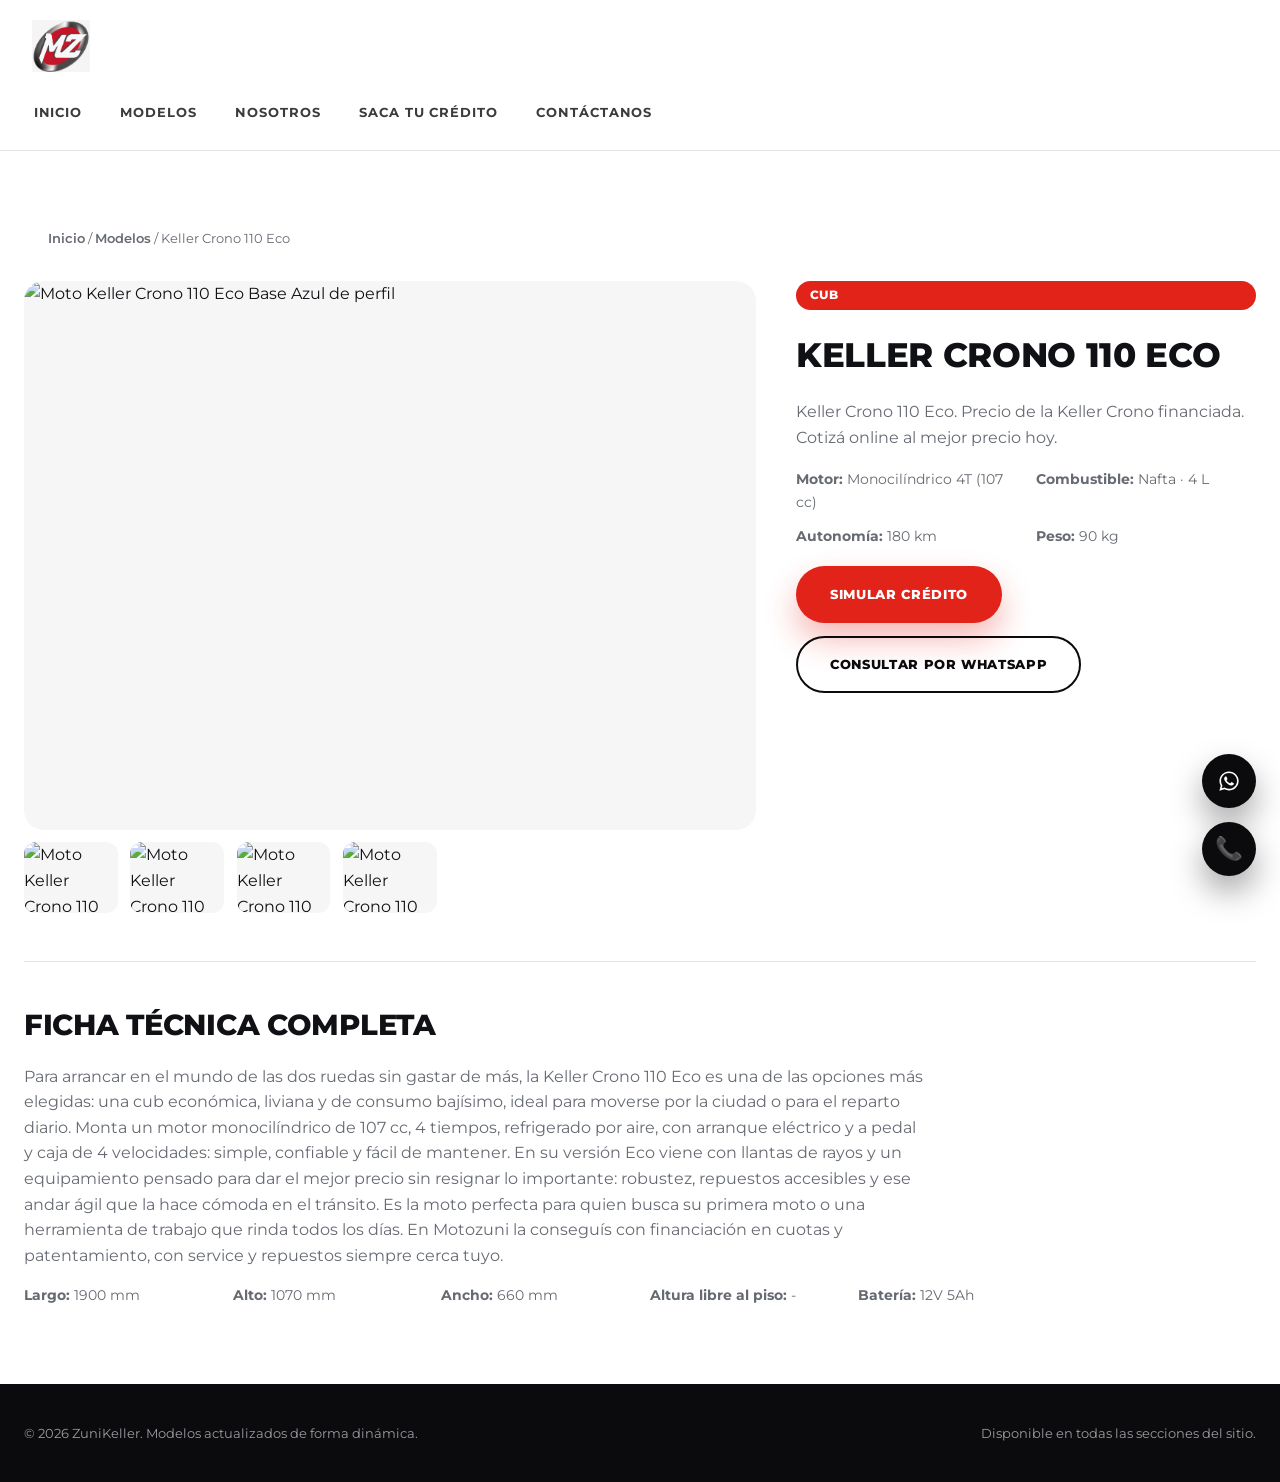
==== modelos/crono-110-eco/index.html @ 2f1e3dfa "Agregar paginas individuales por modelo con ficha tecnica completa Cada moto Keller ahora tiene su p" ====
<!DOCTYPE html>
<html lang="es">
<head>
  <meta charset="UTF-8">
  <meta name="viewport" content="width=device-width, initial-scale=1.0">
  <title>Keller Crono 110 Eco | Ficha técnica | ZuniKeller</title>
  <meta name="description" content="Keller Crono 110 Eco. Precio de la Keller Crono financiada. Cotizá online al mejor precio hoy.">
  <link rel="canonical" href="https://zunikeller.com/modelos/crono-110-eco">
  <link rel="preconnect" href="https://fonts.googleapis.com">
  <link rel="preconnect" href="https://fonts.gstatic.com" crossorigin>
  <link href="https://fonts.googleapis.com/css2?family=Montserrat:wght@400;600;700;800&display=swap" rel="stylesheet">
  <link rel="stylesheet" href="../../styles.css">
</head>
<body class="page-shell">
  <header class="site-header">
    <nav class="navbar">
      <a class="brand" href="../../index.html"><img src="../../motozuni-icon.png" alt="Motozuni"></a>
      <div class="menu">
        <a href="../../index.html">Inicio</a>
        <a href="../../modelos.html">Modelos</a>
        <a href="../../nosotros.html">Nosotros</a>
        <a href="../../credito.html">Saca tu crédito</a>
        <a href="../../contacto.html">Contáctanos</a>
      </div>
    </nav>
  </header>

  <main>
    <section class="section">
      <nav class="breadcrumb"><a href="../../index.html">Inicio</a> / <a href="../../modelos.html">Modelos</a> / <span>Keller Crono 110 Eco</span></nav>

      <div class="model-detail">
        <div class="model-gallery">
          <div class="model-gallery-main">
            <img src="https://i.ibb.co/hJyXwnyq/73e845f746dd.webp" alt="Moto Keller Crono 110 Eco Base Azul de perfil">
          </div>
          <div class="model-gallery-thumbs">
            <img src="https://i.ibb.co/1tKGqzPC/4dbb9dde76f5.webp" alt="Moto Keller Crono 110 Eco Base Gris de perfil" loading="lazy">
            <img src="https://i.ibb.co/ksw4HMrM/5887315038c5.webp" alt="Moto Keller Crono 110 Eco Base Rojo de perfil" loading="lazy">
            <img src="https://i.ibb.co/qLMKx5bk/6f84cebb245a.webp" alt="Moto Keller Crono 110 Eco Base Gris de perfil" loading="lazy">
            <img src="https://i.ibb.co/Lh9Z004z/bbfc1f3adbdf.webp" alt="Moto Keller Crono 110 Eco Base Azul de perfil" loading="lazy">
          </div>
        </div>
        <div class="model-info">
          <span class="product-badge" style="position: static;">CUB</span>
          <h1>Keller Crono 110 Eco</h1>
          <p class="model-lead">Keller Crono 110 Eco. Precio de la Keller Crono financiada. Cotizá online al mejor precio hoy.</p>
          <div class="meta model-meta-grid">
            <span><strong>Motor:</strong> Monocilíndrico 4T (107 cc)</span>
            <span><strong>Combustible:</strong> Nafta &middot; 4 L</span>
            <span><strong>Autonomía:</strong> 180 km</span>
            <span><strong>Peso:</strong> 90 kg</span>
          </div>
          <div class="model-actions">
            <a class="button" href="../../credito.html">Simular crédito</a>
            <a class="link-button" data-whatsapp-link data-whatsapp-message="Quiero consultar por la Keller Crono 110 Eco" href="#">Consultar por WhatsApp</a>
          </div>
        </div>
      </div>

      <div class="model-description">
        <h2>Ficha técnica completa</h2>
        <p>Para arrancar en el mundo de las dos ruedas sin gastar de más, la Keller Crono 110 Eco es una de las opciones más elegidas: una cub económica, liviana y de consumo bajísimo, ideal para moverse por la ciudad o para el reparto diario. Monta un motor monocilíndrico de 107 cc, 4 tiempos, refrigerado por aire, con arranque eléctrico y a pedal y caja de 4 velocidades: simple, confiable y fácil de mantener. En su versión Eco viene con llantas de rayos y un equipamiento pensado para dar el mejor precio sin resignar lo importante: robustez, repuestos accesibles y ese andar ágil que la hace cómoda en el tránsito. Es la moto perfecta para quien busca su primera moto o una herramienta de trabajo que rinda todos los días. En Motozuni la conseguís con financiación en cuotas y patentamiento, con service y repuestos siempre cerca tuyo.</p>
        <div class="meta model-meta-grid">
          <span><strong>Largo:</strong> 1900 mm</span>
          <span><strong>Alto:</strong> 1070 mm</span>
          <span><strong>Ancho:</strong> 660 mm</span>
          <span><strong>Altura libre al piso:</strong> -</span>
          <span><strong>Batería:</strong> 12V 5Ah</span>
        </div>
      </div>
    </section>
  </main>

  <footer class="footer">
    <div class="footer-inner">
      <small>© 2026 ZuniKeller. Modelos actualizados de forma dinámica.</small>
      <small>Disponible en todas las secciones del sitio.</small>
    </div>
  </footer>

  <div class="fixed-actions">
    <a href="#" target="_blank" rel="noopener" data-whatsapp-link data-whatsapp-message="Quiero consultar por el catálogo de motos" title="WhatsApp" aria-label="WhatsApp"><svg viewBox="0 0 448 512" width="22" height="22" fill="currentColor" aria-hidden="true"><path d="M380.9 97.1C339 55.1 283.2 32 223.9 32c-122.4 0-222 99.6-222 222 0 39.1 10.2 77.3 29.6 111L0 480l117.7-30.9c32.4 17.7 68.9 27 106.1 27h.1c122.3 0 224.1-99.6 224.1-222 0-59.3-25.2-115-67.1-157zm-157 341.6c-33.2 0-65.7-8.9-94-25.7l-6.7-4-69.8 18.3L72 359.2l-4.4-7c-18.5-29.4-28.2-63.3-28.2-98.2 0-101.7 82.8-184.5 184.6-184.5 49.3 0 95.6 19.2 130.4 54.1 34.8 34.9 56.2 81.2 56.1 130.5 0 101.8-84.9 184.6-186.6 184.6zm101.2-138.2c-5.5-2.8-32.8-16.2-37.9-18-5.1-1.9-8.8-2.8-12.5 2.8-3.7 5.6-14.3 18-17.6 21.8-3.2 3.7-6.5 4.2-12 1.4-32.4-16.2-53.6-28.9-75-65.6-5.7-9.8 5.7-9.1 16.3-30.3 1.8-3.7.9-6.9-.5-9.7-1.4-2.8-12.5-30.1-17.1-41.2-4.5-10.8-9.1-9.3-12.5-9.5-3.2-.2-6.9-.2-10.6-.2-3.7 0-9.7 1.4-14.8 6.9-5.1 5.6-19.4 19-19.4 46.3 0 27.3 19.9 53.7 22.6 57.4 2.8 3.7 39.1 59.7 94.8 83.8 35.2 15.2 49 16.5 66.6 13.9 10.7-1.6 32.8-13.4 37.4-26.4 4.6-13 4.6-24.1 3.2-26.4-1.3-2.5-5-3.9-10.5-6.6z"></path></svg></a>
    <a href="#" data-call-link title="Llamar">📞</a>
  </div>

  <script type="application/ld+json">
{
    "vehicleEngine":  {
                          "engineDisplacement":  {
                                                     "unitCode":  "CMQ",
                                                     "value":  107,
                                                     "@type":  "QuantitativeValue"
                                                 },
                          "fuelType":  "Nafta",
                          "@type":  "EngineSpecification"
                      },
    "url":  "https://zunikeller.com/modelos/crono-110-eco",
    "description":  "Keller Crono 110 Eco. Precio de la Keller Crono financiada. Cotizá online al mejor precio hoy.",
    "@type":  "Motorcycle",
    "@context":  "https://schema.org",
    "name":  "Keller Crono 110 Eco",
    "image":  "https://i.ibb.co/hJyXwnyq/73e845f746dd.webp",
    "brand":  {
                  "name":  "Keller",
                  "@type":  "Brand"
              },
    "weightTotal":  {
                        "unitCode":  "KGM",
                        "value":  90,
                        "@type":  "QuantitativeValue"
                    }
}
  </script>

  <script src="../../app.js"></script>
</body>
</html>
---- styles.css ----
:root {
  --red: #e2231a;
  --red-dark: #b81b14;
  --black: #0b0b0d;
  --dark: #151517;
  --grey-100: #f6f6f7;
  --grey-300: #e4e4e7;
  --text: #101114;
  --muted: #666a72;
  --white: #ffffff;
  --shadow: 0 20px 45px rgba(0, 0, 0, 0.1);
  font-family: "Montserrat", Inter, system-ui, -apple-system, BlinkMacSystemFont, "Segoe UI", sans-serif;
}

* {
  box-sizing: border-box;
}

html {
  scroll-behavior: smooth;
}

body {
  margin: 0;
  background: var(--white);
  color: var(--text);
  line-height: 1.6;
}

img {
  max-width: 100%;
  display: block;
}

a {
  color: inherit;
  text-decoration: none;
}

button,
input,
textarea {
  font: inherit;
}

.page-shell {
  min-height: 100vh;
  display: flex;
  flex-direction: column;
}

/* Header / nav */

.site-header {
  position: sticky;
  top: 0;
  z-index: 50;
  background: var(--white);
  border-bottom: 1px solid var(--grey-300);
}

.navbar {
  position: relative;
  max-width: 1400px;
  margin: 0 auto;
  padding: 20px 32px;
  display: flex;
  align-items: center;
  gap: 1.5rem;
}

.brand {
  display: flex;
  align-items: center;
  flex-shrink: 0;
}

.brand img {
  display: block;
  height: 52px;
  width: auto;
}

.menu {
  position: absolute;
  left: 50%;
  top: 50%;
  transform: translate(-50%, -50%);
  max-width: calc(100% - 140px);
  display: flex;
  align-items: center;
  justify-content: center;
  gap: 2.2rem;
  flex-wrap: wrap;
}

.menu a {
  position: relative;
  padding: 0.4rem 0.1rem;
  color: #3a3a3f;
  font-weight: 700;
  font-size: 0.82rem;
  text-transform: uppercase;
  letter-spacing: 0.07em;
  transition: color 0.2s ease;
}

.menu a::after {
  content: "";
  position: absolute;
  left: 0;
  right: 0;
  bottom: -6px;
  height: 2px;
  background: var(--red);
  transform: scaleX(0);
  transform-origin: left;
  transition: transform 0.2s ease;
}

.menu a.active,
.menu a:hover {
  color: var(--red);
}

.menu a.active::after,
.menu a:hover::after {
  transform: scaleX(1);
}

/* Buttons */

.button,
.link-button {
  display: inline-flex;
  align-items: center;
  justify-content: center;
  border-radius: 999px;
  border: 2px solid transparent;
  padding: 1rem 2rem;
  font-weight: 800;
  font-size: 0.82rem;
  text-transform: uppercase;
  letter-spacing: 0.05em;
  cursor: pointer;
  transition: transform 0.2s ease, background 0.2s ease, color 0.2s ease, box-shadow 0.2s ease;
}

.button {
  background: var(--red);
  color: var(--white);
  box-shadow: 0 16px 32px rgba(226, 35, 26, 0.32);
}

.button:hover {
  background: var(--red-dark);
  transform: translateY(-2px);
}

.link-button {
  border-color: var(--black);
  color: var(--black);
  background: transparent;
}

.link-button:hover {
  background: var(--black);
  color: var(--white);
  transform: translateY(-2px);
}

.link-button.light {
  border-color: var(--black);
  color: var(--black);
}

.link-button.light:hover {
  background: var(--black);
  color: var(--white);
}

/* Hero banner */

.hero-banner {
  position: relative;
  background: var(--white);
  color: var(--text);
  overflow: hidden;
  min-height: min(640px, 88vh);
  display: flex;
  align-items: center;
  border-bottom: 1px solid var(--grey-300);
}

.hero-banner-inner {
  position: relative;
  max-width: 1400px;
  width: 100%;
  margin: 0 auto;
  padding: clamp(2.5rem, 6vw, 5rem) clamp(24px, 6vw, 88px);
  display: grid;
  grid-template-columns: minmax(0, 1fr) minmax(320px, 460px);
  gap: 2.5rem;
  align-items: center;
}

.hero-banner-inner.single {
  grid-template-columns: minmax(0, 720px);
}

.hero-eyebrow {
  font-weight: 800;
  color: var(--red);
  text-transform: uppercase;
  letter-spacing: 0.16em;
  font-size: 0.85rem;
  margin: 0 0 1.1rem;
}

.hero-text h1 {
  margin: 0;
  color: var(--black);
  font-size: clamp(2.3rem, 4.4vw, 3.6rem);
  line-height: 1.05;
  text-transform: uppercase;
  font-weight: 800;
  letter-spacing: -0.01em;
}

.hero-sub {
  margin: 1.3rem 0 0;
  color: var(--muted);
  font-size: 1.05rem;
  max-width: 560px;
}

.hero-actions {
  margin-top: 2.2rem;
  display: flex;
  flex-wrap: wrap;
  gap: 1rem;
}

.hero-image-wrap {
  position: relative;
  display: flex;
  align-items: center;
  justify-content: center;
  min-height: 320px;
}

.hero-image {
  position: relative;
  max-width: 100%;
  max-height: 380px;
  width: auto;
  margin: 0 auto;
  filter: drop-shadow(0 20px 30px rgba(0, 0, 0, 0.15));
  transition: opacity 0.35s ease, transform 0.35s ease;
}

.hero-text {
  transition: opacity 0.35s ease, transform 0.35s ease;
}

.hero-fade .hero-text,
.hero-fade .hero-image {
  opacity: 0;
  transform: translateY(8px);
}

.hero-arrows {
  position: absolute;
  inset: 0;
  display: flex;
  align-items: center;
  justify-content: space-between;
  padding: 0 20px;
  z-index: 3;
  pointer-events: none;
}

.hero-arrow {
  pointer-events: all;
  width: 44px;
  height: 44px;
  border-radius: 50%;
  border: 1px solid var(--grey-300);
  background: var(--white);
  color: var(--black);
  font-size: 1.4rem;
  line-height: 1;
  cursor: pointer;
  transition: background 0.2s ease, border-color 0.2s ease, color 0.2s ease;
}

.hero-arrow:hover {
  background: var(--red);
  border-color: var(--red);
  color: var(--white);
}

.hero-dots {
  position: absolute;
  bottom: 1.6rem;
  left: 50%;
  transform: translateX(-50%);
  display: flex;
  gap: 0.5rem;
  z-index: 3;
}

.hero-dots button {
  width: 9px;
  height: 9px;
  border-radius: 50%;
  border: none;
  background: var(--grey-300);
  cursor: pointer;
  padding: 0;
  transition: background 0.2s ease, transform 0.2s ease;
}

.hero-dots button.active {
  background: var(--red);
  transform: scale(1.25);
}

/* Sections */

.section {
  max-width: 1300px;
  width: 100%;
  margin: 0 auto;
  padding: clamp(3.5rem, 6vw, 5.5rem) 24px;
}

.section-heading {
  max-width: 720px;
  margin-bottom: 2.8rem;
}

.section-kicker {
  display: block;
  width: 48px;
  height: 4px;
  border-radius: 2px;
  background: var(--red);
  margin-bottom: 1.1rem;
}

.section h2 {
  font-size: clamp(1.9rem, 3vw, 2.5rem);
  margin: 0 0 0.9rem;
  text-transform: uppercase;
  font-weight: 800;
  letter-spacing: -0.01em;
}

.section p {
  max-width: 720px;
  color: var(--muted);
}

/* Benefits */

.benefits-grid {
  display: grid;
  gap: 1.5rem;
  grid-template-columns: repeat(4, minmax(0, 1fr));
}

.benefit-card {
  text-align: center;
  padding: 2.2rem 1.3rem;
  border-radius: 18px;
  border: 1px solid var(--grey-300);
  background: var(--white);
  transition: box-shadow 0.25s ease, transform 0.25s ease, border-color 0.25s ease;
}

.benefit-card:hover {
  box-shadow: var(--shadow);
  transform: translateY(-4px);
  border-color: transparent;
}

.benefit-icon {
  width: 58px;
  height: 58px;
  margin: 0 auto 1.3rem;
  display: flex;
  align-items: center;
  justify-content: center;
  border-radius: 50%;
  background: rgba(226, 35, 26, 0.1);
  color: var(--red);
}

.benefit-icon svg {
  width: 26px;
  height: 26px;
}

.benefit-card h3 {
  margin: 0 0 0.55rem;
  font-size: 0.92rem;
  text-transform: uppercase;
  font-weight: 800;
  letter-spacing: 0.03em;
}

.benefit-card p {
  margin: 0;
  color: var(--muted);
  font-size: 0.88rem;
}

/* Generic cards */

.cards {
  display: grid;
  gap: 1.25rem;
}

.grid-3 {
  grid-template-columns: repeat(3, minmax(0, 1fr));
}

.card {
  padding: 2rem;
  border-radius: 18px;
  background: var(--white);
  border: 1px solid var(--grey-300);
  transition: box-shadow 0.25s ease, transform 0.25s ease, border-color 0.25s ease;
}

.card:hover {
  box-shadow: var(--shadow);
  transform: translateY(-4px);
  border-color: transparent;
}

.card h3 {
  margin-top: 0;
  text-transform: uppercase;
  font-size: 1rem;
  font-weight: 800;
  letter-spacing: 0.02em;
}

.card p {
  color: var(--muted);
}

.section-dark {
  background: var(--black);
  color: var(--white);
}

.section-dark p,
.section-dark .card p {
  color: rgba(255, 255, 255, 0.65);
}

.section-dark .card {
  background: var(--dark);
  border-color: rgba(255, 255, 255, 0.08);
}

/* Lead form */

.lead-form {
  max-width: 640px;
  display: grid;
  gap: 1.2rem;
  background: var(--white);
  border: 1px solid var(--grey-300);
  border-radius: 20px;
  padding: 2rem;
}

.form-row {
  display: grid;
  grid-template-columns: repeat(2, minmax(0, 1fr));
  gap: 1.2rem;
}

.form-field {
  display: flex;
  flex-direction: column;
  gap: 0.5rem;
}

.form-field label {
  font-size: 0.78rem;
  font-weight: 800;
  text-transform: uppercase;
  letter-spacing: 0.04em;
  color: var(--text);
}

.form-field input,
.form-field select {
  padding: 0.85rem 1rem;
  border-radius: 10px;
  border: 2px solid var(--grey-300);
  background: var(--white);
  color: var(--text);
  font-size: 0.95rem;
  font-family: inherit;
}

.form-field input:focus,
.form-field select:focus {
  outline: none;
  border-color: var(--red);
}

.lead-form .button {
  justify-self: start;
  border: none;
}

.form-note {
  margin: 0;
  font-size: 0.82rem;
  color: var(--muted);
}

@media (max-width: 640px) {
  .form-row {
    grid-template-columns: 1fr;
  }
}

/* Branches */

.branch-search {
  max-width: 420px;
  margin-bottom: 2rem;
}

.branch-search input {
  width: 100%;
  padding: 0.9rem 1.2rem;
  border-radius: 999px;
  border: 2px solid var(--black);
  background: var(--white);
  color: var(--text);
  font-size: 0.95rem;
  font-family: inherit;
}

.branch-search input:focus {
  outline: none;
  border-color: var(--red);
}

.branch-grid {
  display: grid;
  gap: 1.2rem;
  grid-template-columns: repeat(auto-fill, minmax(280px, 1fr));
}

.branch-card {
  display: flex;
  flex-direction: column;
  gap: 0.6rem;
  padding: 1.6rem;
  border-radius: 18px;
  border: 1px solid var(--grey-300);
  background: var(--white);
  transition: box-shadow 0.25s ease, transform 0.25s ease, border-color 0.25s ease;
}

.branch-card:hover {
  box-shadow: var(--shadow);
  transform: translateY(-4px);
  border-color: transparent;
}

.branch-badge {
  align-self: flex-start;
  padding: 0.3rem 0.75rem;
  border-radius: 999px;
  background: rgba(226, 35, 26, 0.1);
  color: var(--red);
  font-size: 0.68rem;
  font-weight: 800;
  text-transform: uppercase;
  letter-spacing: 0.05em;
}

.branch-card h3 {
  margin: 0;
  font-size: 1rem;
  text-transform: uppercase;
  font-weight: 800;
  letter-spacing: -0.005em;
}

.branch-address {
  margin: 0;
  color: var(--muted);
  font-size: 0.9rem;
}

.branch-actions {
  display: flex;
  gap: 0.6rem;
  flex-wrap: wrap;
  margin-top: 0.4rem;
}

.branch-actions .link-button {
  padding: 0.55rem 1rem;
  font-size: 0.72rem;
}

.branch-empty {
  padding: 1.6rem;
  color: var(--muted);
  border: 1px dashed var(--grey-300);
  border-radius: 16px;
}

/* Footer */

.footer {
  background: var(--black);
  border-top: none;
  padding: 2.4rem 24px;
  margin-top: auto;
}

.footer .footer-inner {
  max-width: 1300px;
  margin: 0 auto;
  display: flex;
  justify-content: space-between;
  flex-wrap: wrap;
  gap: 1rem;
}

.footer small {
  color: #9a9aa2;
}

.footer a {
  color: var(--white);
  font-weight: 600;
}

.footer a:hover {
  color: var(--red);
}

/* Fixed actions */

.fixed-actions {
  position: fixed;
  right: 24px;
  bottom: 24px;
  display: flex;
  flex-direction: column;
  gap: 0.85rem;
  z-index: 60;
}

.fixed-actions a {
  display: inline-flex;
  align-items: center;
  justify-content: center;
  width: 54px;
  height: 54px;
  border-radius: 50%;
  background: var(--black);
  color: var(--white);
  border: none;
  font-size: 1.4rem;
  box-shadow: 0 16px 32px rgba(0, 0, 0, 0.35);
  transition: background 0.2s ease, transform 0.2s ease;
}

.fixed-actions a:hover {
  background: var(--red);
  transform: translateY(-2px);
}

.fixed-actions a.is-disabled {
  opacity: 0.4;
  cursor: not-allowed;
}

.fixed-actions a.is-disabled:hover {
  background: var(--black);
  transform: none;
}

/* Catalog */

.catalog-wrapper {
  display: grid;
  gap: 1.5rem;
}

.catalog-filters {
  display: flex;
  align-items: center;
  justify-content: space-between;
  flex-wrap: wrap;
  gap: 1rem;
}

.catalog-count {
  font-weight: 700;
  color: var(--muted);
  font-size: 0.9rem;
  text-transform: uppercase;
  letter-spacing: 0.04em;
}

.catalog-select {
  padding: 0.75rem 1.2rem;
  border-radius: 999px;
  border: 2px solid var(--black);
  background: var(--white);
  color: var(--black);
  font-weight: 700;
  font-size: 0.82rem;
  text-transform: uppercase;
  letter-spacing: 0.04em;
  cursor: pointer;
}

.catalog-select:focus {
  outline: none;
  border-color: var(--red);
}

.catalog-list {
  display: grid;
  gap: 1.5rem;
  grid-template-columns: repeat(auto-fill, minmax(300px, 1fr));
}

.product-card {
  display: flex;
  flex-direction: column;
  overflow: hidden;
  background: var(--white);
  border-radius: 20px;
  border: 1px solid var(--grey-300);
  transition: box-shadow 0.25s ease, transform 0.25s ease;
}

.product-card:hover {
  box-shadow: var(--shadow);
  transform: translateY(-4px);
}

.product-media {
  position: relative;
  aspect-ratio: 4 / 3;
  background: var(--grey-100);
}

.product-media img {
  width: 100%;
  height: 100%;
  object-fit: cover;
}

.product-media-placeholder {
  width: 100%;
  height: 100%;
  display: flex;
  align-items: center;
  justify-content: center;
  color: var(--muted);
  font-size: 0.9rem;
}

.product-badge {
  position: absolute;
  top: 0.9rem;
  left: 0.9rem;
  padding: 0.35rem 0.85rem;
  border-radius: 999px;
  background: var(--red);
  color: var(--white);
  font-size: 0.72rem;
  font-weight: 800;
  text-transform: uppercase;
  letter-spacing: 0.06em;
}

.product-body {
  padding: 1.6rem 1.6rem 0.5rem;
  display: flex;
  flex-direction: column;
  gap: 0.9rem;
  flex: 1;
}

.product-card h3 {
  margin: 0;
  text-transform: uppercase;
  font-size: 1.05rem;
  font-weight: 800;
  letter-spacing: -0.005em;
}

.product-desc {
  margin: 0;
  color: var(--muted);
  font-size: 0.92rem;
}

.product-card .meta {
  display: grid;
  gap: 0.5rem;
}

.product-card .meta span {
  font-size: 0.88rem;
  color: var(--muted);
}

.product-card h3 a {
  color: inherit;
  transition: color 0.2s ease;
}

.product-card h3 a:hover {
  color: var(--red);
}

.product-link {
  display: inline-flex;
  align-items: center;
  gap: 0.35rem;
  border-top: 1px dashed var(--grey-300);
  padding-top: 0.9rem;
  cursor: pointer;
  font-weight: 800;
  color: var(--red);
  text-transform: uppercase;
  font-size: 0.8rem;
  letter-spacing: 0.03em;
  transition: gap 0.2s ease;
}

.product-link:hover {
  gap: 0.6rem;
}

/* Model detail page */

.breadcrumb {
  max-width: 1300px;
  margin: 0 auto 2rem;
  padding: 0 24px;
  font-size: 0.82rem;
  color: var(--muted);
}

.breadcrumb a {
  color: var(--muted);
  font-weight: 600;
}

.breadcrumb a:hover {
  color: var(--red);
}

.model-detail {
  display: grid;
  grid-template-columns: minmax(0, 1fr) minmax(320px, 460px);
  gap: 2.5rem;
  align-items: start;
}

.model-gallery-main {
  aspect-ratio: 4 / 3;
  border-radius: 20px;
  overflow: hidden;
  background: var(--grey-100);
}

.model-gallery-main img {
  width: 100%;
  height: 100%;
  object-fit: cover;
}

.model-gallery-thumbs {
  display: grid;
  grid-template-columns: repeat(auto-fill, minmax(90px, 1fr));
  gap: 0.8rem;
  margin-top: 0.8rem;
}

.model-gallery-thumbs img {
  width: 100%;
  aspect-ratio: 4 / 3;
  object-fit: cover;
  border-radius: 12px;
  background: var(--grey-100);
}

.model-info {
  display: flex;
  flex-direction: column;
  gap: 1.1rem;
}

.model-info h1 {
  margin: 0;
  text-transform: uppercase;
  font-size: clamp(1.6rem, 3vw, 2.1rem);
  font-weight: 800;
  letter-spacing: -0.01em;
}

.model-lead {
  margin: 0;
  color: var(--muted);
}

.model-meta-grid {
  display: grid;
  grid-template-columns: repeat(auto-fill, minmax(180px, 1fr));
  gap: 0.7rem 1.2rem;
}

.model-meta-grid span {
  font-size: 0.9rem;
  color: var(--muted);
}

.model-actions {
  display: flex;
  flex-wrap: wrap;
  gap: 0.8rem;
}

.model-description {
  margin-top: 3rem;
  padding-top: 2.5rem;
  border-top: 1px solid var(--grey-300);
}

.model-description h2 {
  font-size: clamp(1.4rem, 2.4vw, 1.8rem);
  text-transform: uppercase;
  font-weight: 800;
  margin: 0 0 1rem;
}

.model-description p {
  color: var(--muted);
  max-width: 900px;
}

@media (max-width: 900px) {
  .model-detail {
    grid-template-columns: 1fr;
  }
}

.product-actions {
  display: flex;
  gap: 0.7rem;
  flex-wrap: wrap;
  padding: 1.4rem 1.6rem 1.6rem;
  margin-top: auto;
}

.product-actions .button,
.product-actions .link-button {
  padding: 0.75rem 1.3rem;
  font-size: 0.78rem;
}

/* Responsive */

@media (max-width: 1300px) {
  .navbar {
    flex-wrap: wrap;
  }

  .menu {
    position: static;
    transform: none;
    max-width: 100%;
    width: 100%;
    justify-content: flex-start;
  }
}

@media (max-width: 980px) {
  .hero-banner-inner {
    grid-template-columns: 1fr;
    text-align: center;
  }

  .hero-actions {
    justify-content: center;
  }

  .hero-sub {
    margin-left: auto;
    margin-right: auto;
  }

  .hero-image-wrap {
    order: -1;
  }

  .benefits-grid,
  .grid-3 {
    grid-template-columns: repeat(2, minmax(0, 1fr));
  }
}

@media (max-width: 680px) {
  .navbar {
    padding: 16px 18px;
    flex-wrap: wrap;
  }

  .menu {
    gap: 1.2rem;
  }

  .hero-banner {
    min-height: auto;
  }

  .hero-banner-inner {
    padding-top: 3.5rem;
    padding-bottom: 3.5rem;
  }

  .hero-arrows {
    display: none;
  }

  .fixed-actions {
    right: 16px;
    bottom: 16px;
  }

  .benefits-grid,
  .grid-3 {
    grid-template-columns: 1fr;
  }
}
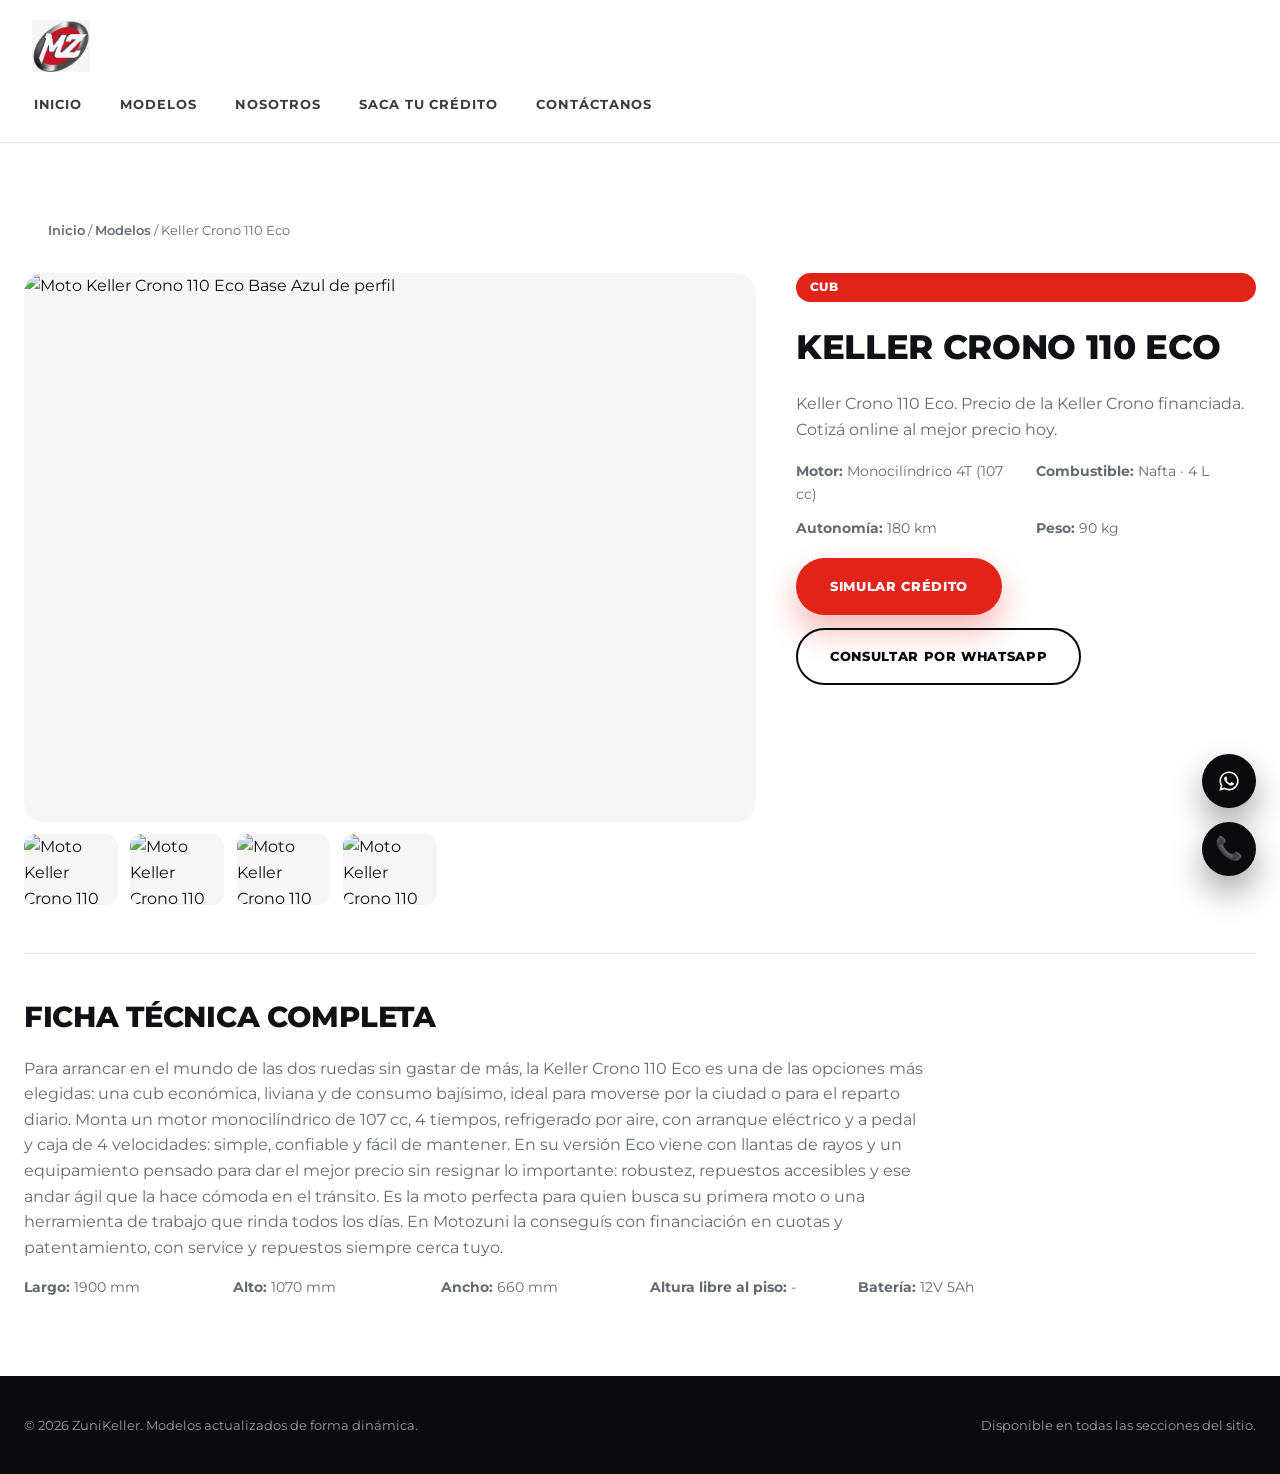
==== commit da1a8ca3: "Corregir imagenes de perfil, seccion oscura full-width, responsive y flujo de leads - Elegir siempre" ====
--- a/modelos/crono-110-eco/index.html
+++ b/modelos/crono-110-eco/index.html
@@ -4,6 +4,7 @@
   <meta charset="UTF-8">
   <meta name="viewport" content="width=device-width, initial-scale=1.0">
   <title>Keller Crono 110 Eco | Ficha técnica | ZuniKeller</title>
+  <link rel="icon" type="image/png" href="../../motozuni-icon.png">
   <meta name="description" content="Keller Crono 110 Eco. Precio de la Keller Crono financiada. Cotizá online al mejor precio hoy.">
   <link rel="canonical" href="https://zunikeller.com/modelos/crono-110-eco">
   <link rel="preconnect" href="https://fonts.googleapis.com">
@@ -19,8 +20,8 @@
         <a href="../../index.html">Inicio</a>
         <a href="../../modelos.html">Modelos</a>
         <a href="../../nosotros.html">Nosotros</a>
-        <a href="../../credito.html">Saca tu crédito</a>
-        <a href="../../contacto.html">Contáctanos</a>
+        <a href="../../credito.html#formulario">Saca tu crédito</a>
+        <a href="../../contacto.html#formulario">Contáctanos</a>
       </div>
     </nav>
   </header>
@@ -52,7 +53,7 @@
             <span><strong>Peso:</strong> 90 kg</span>
           </div>
           <div class="model-actions">
-            <a class="button" href="../../credito.html">Simular crédito</a>
+            <a class="button" href="../../credito.html#formulario">Simular crédito</a>
             <a class="link-button" data-whatsapp-link data-whatsapp-message="Quiero consultar por la Keller Crono 110 Eco" href="#">Consultar por WhatsApp</a>
           </div>
         </div>
--- a/styles.css
+++ b/styles.css
@@ -60,13 +60,13 @@
 }
 
 .navbar {
-  position: relative;
   max-width: 1400px;
   margin: 0 auto;
   padding: 20px 32px;
   display: flex;
   align-items: center;
-  gap: 1.5rem;
+  flex-wrap: wrap;
+  gap: 1rem 1.5rem;
 }
 
 .brand {
@@ -82,16 +82,12 @@
 }
 
 .menu {
-  position: absolute;
-  left: 50%;
-  top: 50%;
-  transform: translate(-50%, -50%);
-  max-width: calc(100% - 140px);
   display: flex;
   align-items: center;
   justify-content: center;
   gap: 2.2rem;
   flex-wrap: wrap;
+  flex: 1 1 auto;
 }
 
 .menu a {
@@ -454,8 +450,17 @@
 }
 
 .section-dark {
+  max-width: none;
+  width: 100%;
+  padding: 0;
   background: var(--black);
   color: var(--white);
+}
+
+.section-dark .section-inner {
+  max-width: 1300px;
+  margin: 0 auto;
+  padding: clamp(3.5rem, 6vw, 5.5rem) 24px;
 }
 
 .section-dark p,
@@ -528,6 +533,14 @@
   color: var(--muted);
 }
 
+@media (max-width: 680px) {
+  .lead-form {
+    /* Deja libre la esquina inferior derecha: ahí flotan siempre los botones
+       fijos de WhatsApp/llamada y sin este margen tapan el campo y roban el tap. */
+    padding-right: calc(2rem + 46px);
+  }
+}
+
 @media (max-width: 640px) {
   .form-row {
     grid-template-columns: 1fr;
@@ -560,7 +573,7 @@
 .branch-grid {
   display: grid;
   gap: 1.2rem;
-  grid-template-columns: repeat(auto-fill, minmax(280px, 1fr));
+  grid-template-columns: repeat(auto-fill, minmax(min(280px, 100%), 1fr));
 }
 
 .branch-card {
@@ -742,7 +755,7 @@
 .catalog-list {
   display: grid;
   gap: 1.5rem;
-  grid-template-columns: repeat(auto-fill, minmax(300px, 1fr));
+  grid-template-columns: repeat(auto-fill, minmax(min(300px, 100%), 1fr));
 }
 
 .product-card {
@@ -931,7 +944,7 @@
 
 .model-meta-grid {
   display: grid;
-  grid-template-columns: repeat(auto-fill, minmax(180px, 1fr));
+  grid-template-columns: repeat(auto-fill, minmax(min(180px, 100%), 1fr));
   gap: 0.7rem 1.2rem;
 }
 
@@ -987,14 +1000,7 @@
 /* Responsive */
 
 @media (max-width: 1300px) {
-  .navbar {
-    flex-wrap: wrap;
-  }
-
   .menu {
-    position: static;
-    transform: none;
-    max-width: 100%;
     width: 100%;
     justify-content: flex-start;
   }
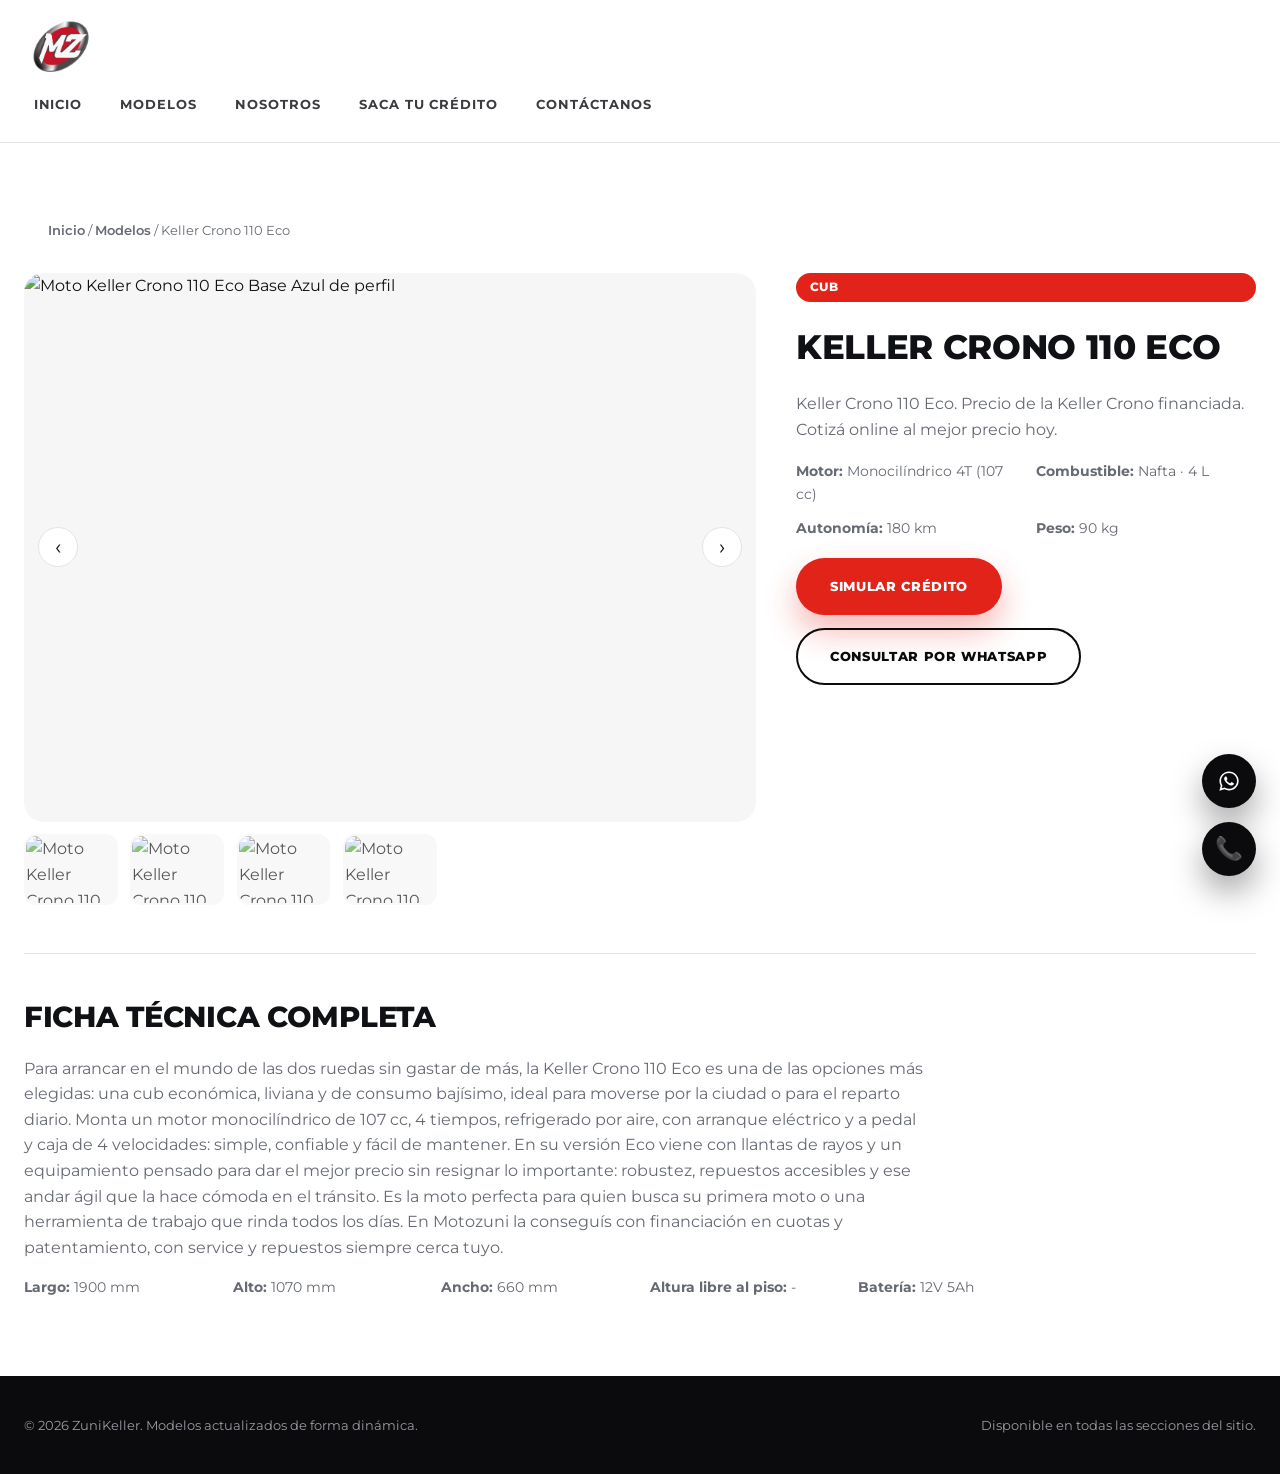
==== commit 4aa92c9e: "Arreglar galeria de fotos, favicon y links de fichas de modelo - Reemplazar icono del header y favic" ====
--- a/modelos/crono-110-eco/index.html
+++ b/modelos/crono-110-eco/index.html
@@ -4,7 +4,7 @@
   <meta charset="UTF-8">
   <meta name="viewport" content="width=device-width, initial-scale=1.0">
   <title>Keller Crono 110 Eco | Ficha técnica | ZuniKeller</title>
-  <link rel="icon" type="image/png" href="../../motozuni-icon.png">
+  <link rel="icon" type="image/png" href="../../motozuniIcono.png">
   <meta name="description" content="Keller Crono 110 Eco. Precio de la Keller Crono financiada. Cotizá online al mejor precio hoy.">
   <link rel="canonical" href="https://zunikeller.com/modelos/crono-110-eco">
   <link rel="preconnect" href="https://fonts.googleapis.com">
@@ -15,7 +15,7 @@
 <body class="page-shell">
   <header class="site-header">
     <nav class="navbar">
-      <a class="brand" href="../../index.html"><img src="../../motozuni-icon.png" alt="Motozuni"></a>
+      <a class="brand" href="../../index.html"><img src="../../motozuniIcono.png" alt="Motozuni"></a>
       <div class="menu">
         <a href="../../index.html">Inicio</a>
         <a href="../../modelos.html">Modelos</a>
@@ -34,6 +34,10 @@
         <div class="model-gallery">
           <div class="model-gallery-main">
             <img src="https://i.ibb.co/hJyXwnyq/73e845f746dd.webp" alt="Moto Keller Crono 110 Eco Base Azul de perfil">
+            <div class="gallery-arrows">
+              <button class="gallery-arrow" type="button" data-gallery-dir="-1" aria-label="Foto anterior">&#8249;</button>
+              <button class="gallery-arrow" type="button" data-gallery-dir="1" aria-label="Foto siguiente">&#8250;</button>
+            </div>
           </div>
           <div class="model-gallery-thumbs">
             <img src="https://i.ibb.co/1tKGqzPC/4dbb9dde76f5.webp" alt="Moto Keller Crono 110 Eco Base Gris de perfil" loading="lazy">
--- a/styles.css
+++ b/styles.css
@@ -251,7 +251,7 @@
   max-height: 380px;
   width: auto;
   margin: 0 auto;
-  filter: drop-shadow(0 20px 30px rgba(0, 0, 0, 0.15));
+  mix-blend-mode: multiply;
   transition: opacity 0.35s ease, transform 0.35s ease;
 }
 
@@ -896,10 +896,41 @@
 }
 
 .model-gallery-main {
+  position: relative;
   aspect-ratio: 4 / 3;
   border-radius: 20px;
   overflow: hidden;
   background: var(--grey-100);
+}
+
+.gallery-arrows {
+  position: absolute;
+  inset: 0;
+  display: flex;
+  align-items: center;
+  justify-content: space-between;
+  padding: 0 14px;
+  pointer-events: none;
+}
+
+.gallery-arrow {
+  pointer-events: all;
+  width: 40px;
+  height: 40px;
+  border-radius: 50%;
+  border: 1px solid var(--grey-300);
+  background: var(--white);
+  color: var(--black);
+  font-size: 1.3rem;
+  line-height: 1;
+  cursor: pointer;
+  transition: background 0.2s ease, border-color 0.2s ease, color 0.2s ease;
+}
+
+.gallery-arrow:hover {
+  background: var(--red);
+  border-color: var(--red);
+  color: var(--white);
 }
 
 .model-gallery-main img {
@@ -921,6 +952,19 @@
   object-fit: cover;
   border-radius: 12px;
   background: var(--grey-100);
+  cursor: pointer;
+  border: 2px solid transparent;
+  opacity: 0.7;
+  transition: border-color 0.2s ease, opacity 0.2s ease;
+}
+
+.model-gallery-thumbs img:hover {
+  opacity: 1;
+}
+
+.model-gallery-thumbs img.active {
+  border-color: var(--red);
+  opacity: 1;
 }
 
 .model-info {
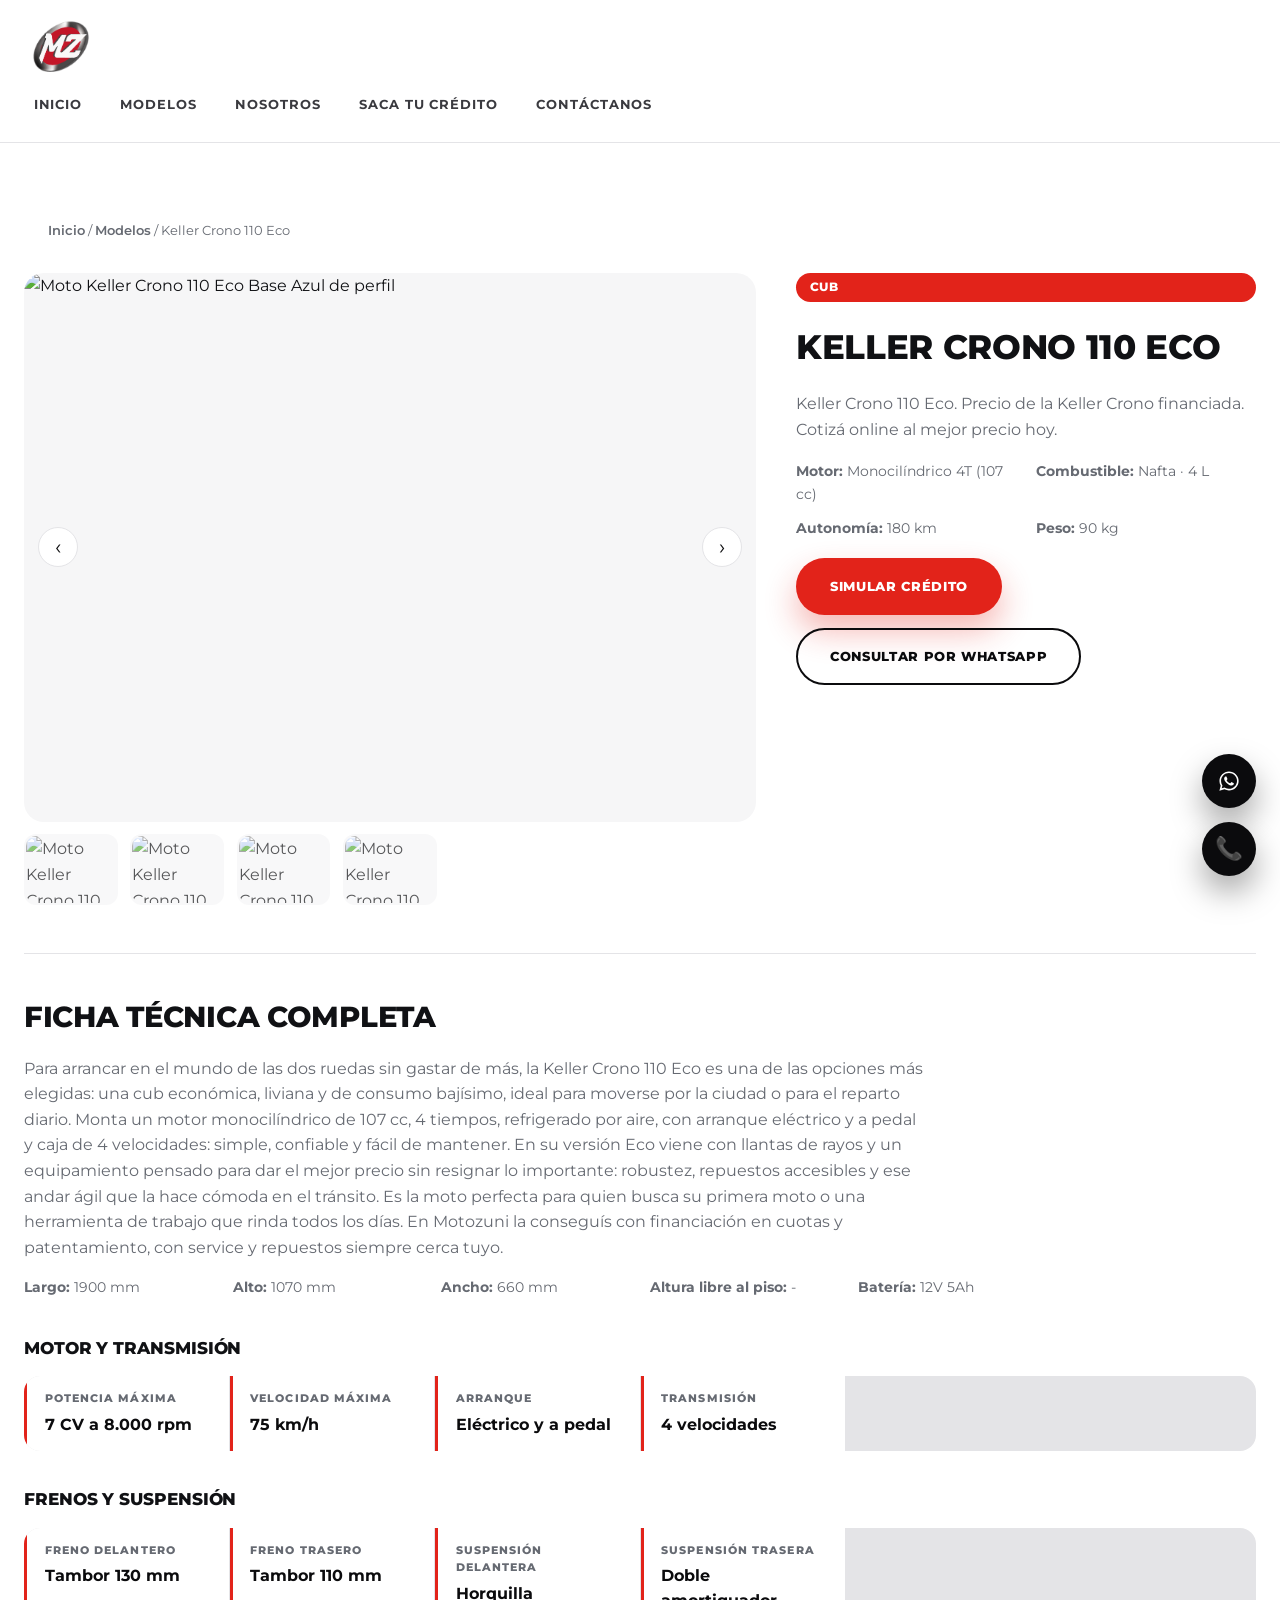
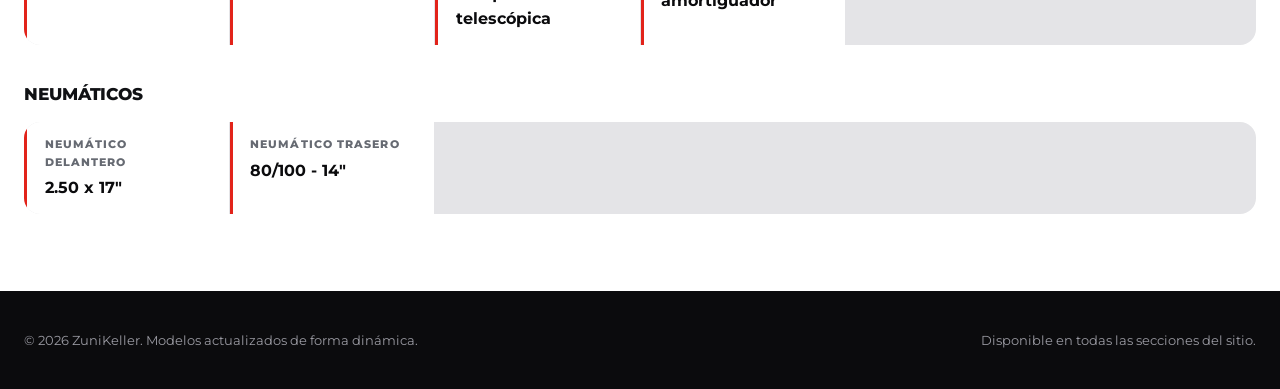
==== commit 6b75a8e3: "Ampliar ficha tecnica de los 9 modelos: motor, transmision, frenos, suspension y neumaticos" ====
--- a/modelos/crono-110-eco/index.html
+++ b/modelos/crono-110-eco/index.html
@@ -73,6 +73,34 @@
           <span><strong>Altura libre al piso:</strong> -</span>
           <span><strong>Batería:</strong> 12V 5Ah</span>
         </div>
+
+        <div class="spec-block">
+          <h3>Motor y transmisión</h3>
+          <div class="spec-tiles">
+            <div class="spec-tile"><span class="spec-label">Potencia máxima</span><span class="spec-value">7 CV a 8.000 rpm</span></div>
+            <div class="spec-tile"><span class="spec-label">Velocidad máxima</span><span class="spec-value">75 km/h</span></div>
+            <div class="spec-tile"><span class="spec-label">Arranque</span><span class="spec-value">Eléctrico y a pedal</span></div>
+            <div class="spec-tile"><span class="spec-label">Transmisión</span><span class="spec-value">4 velocidades</span></div>
+          </div>
+        </div>
+
+        <div class="spec-block">
+          <h3>Frenos y suspensión</h3>
+          <div class="spec-tiles">
+            <div class="spec-tile"><span class="spec-label">Freno delantero</span><span class="spec-value">Tambor 130 mm</span></div>
+            <div class="spec-tile"><span class="spec-label">Freno trasero</span><span class="spec-value">Tambor 110 mm</span></div>
+            <div class="spec-tile"><span class="spec-label">Suspensión delantera</span><span class="spec-value">Horquilla telescópica</span></div>
+            <div class="spec-tile"><span class="spec-label">Suspensión trasera</span><span class="spec-value">Doble amortiguador</span></div>
+          </div>
+        </div>
+
+        <div class="spec-block">
+          <h3>Neumáticos</h3>
+          <div class="spec-tiles">
+            <div class="spec-tile"><span class="spec-label">Neumático delantero</span><span class="spec-value">2.50 x 17"</span></div>
+            <div class="spec-tile"><span class="spec-label">Neumático trasero</span><span class="spec-value">80/100 - 14"</span></div>
+          </div>
+        </div>
       </div>
     </section>
   </main>
--- a/styles.css
+++ b/styles.css
@@ -775,6 +775,7 @@
 
 .product-media {
   position: relative;
+  display: block;
   aspect-ratio: 4 / 3;
   background: var(--grey-100);
 }
@@ -967,6 +968,50 @@
   opacity: 1;
 }
 
+.spec-block {
+  margin-top: 2.2rem;
+}
+
+.spec-block h3 {
+  margin: 0 0 0.9rem;
+  font-size: 1.05rem;
+  font-weight: 800;
+  text-transform: uppercase;
+  letter-spacing: -0.005em;
+}
+
+.spec-tiles {
+  display: grid;
+  grid-template-columns: repeat(auto-fill, minmax(200px, 1fr));
+  gap: 1px;
+  background: var(--grey-300);
+  border-radius: 16px;
+  overflow: hidden;
+}
+
+.spec-tile {
+  display: flex;
+  flex-direction: column;
+  gap: 0.25rem;
+  background: var(--white);
+  padding: 0.9rem 1.1rem;
+  border-left: 3px solid var(--red);
+}
+
+.spec-label {
+  font-size: 0.68rem;
+  font-weight: 800;
+  text-transform: uppercase;
+  letter-spacing: 0.1em;
+  color: var(--muted);
+}
+
+.spec-value {
+  font-size: 0.98rem;
+  font-weight: 700;
+  color: var(--black);
+}
+
 .model-info {
   display: flex;
   flex-direction: column;
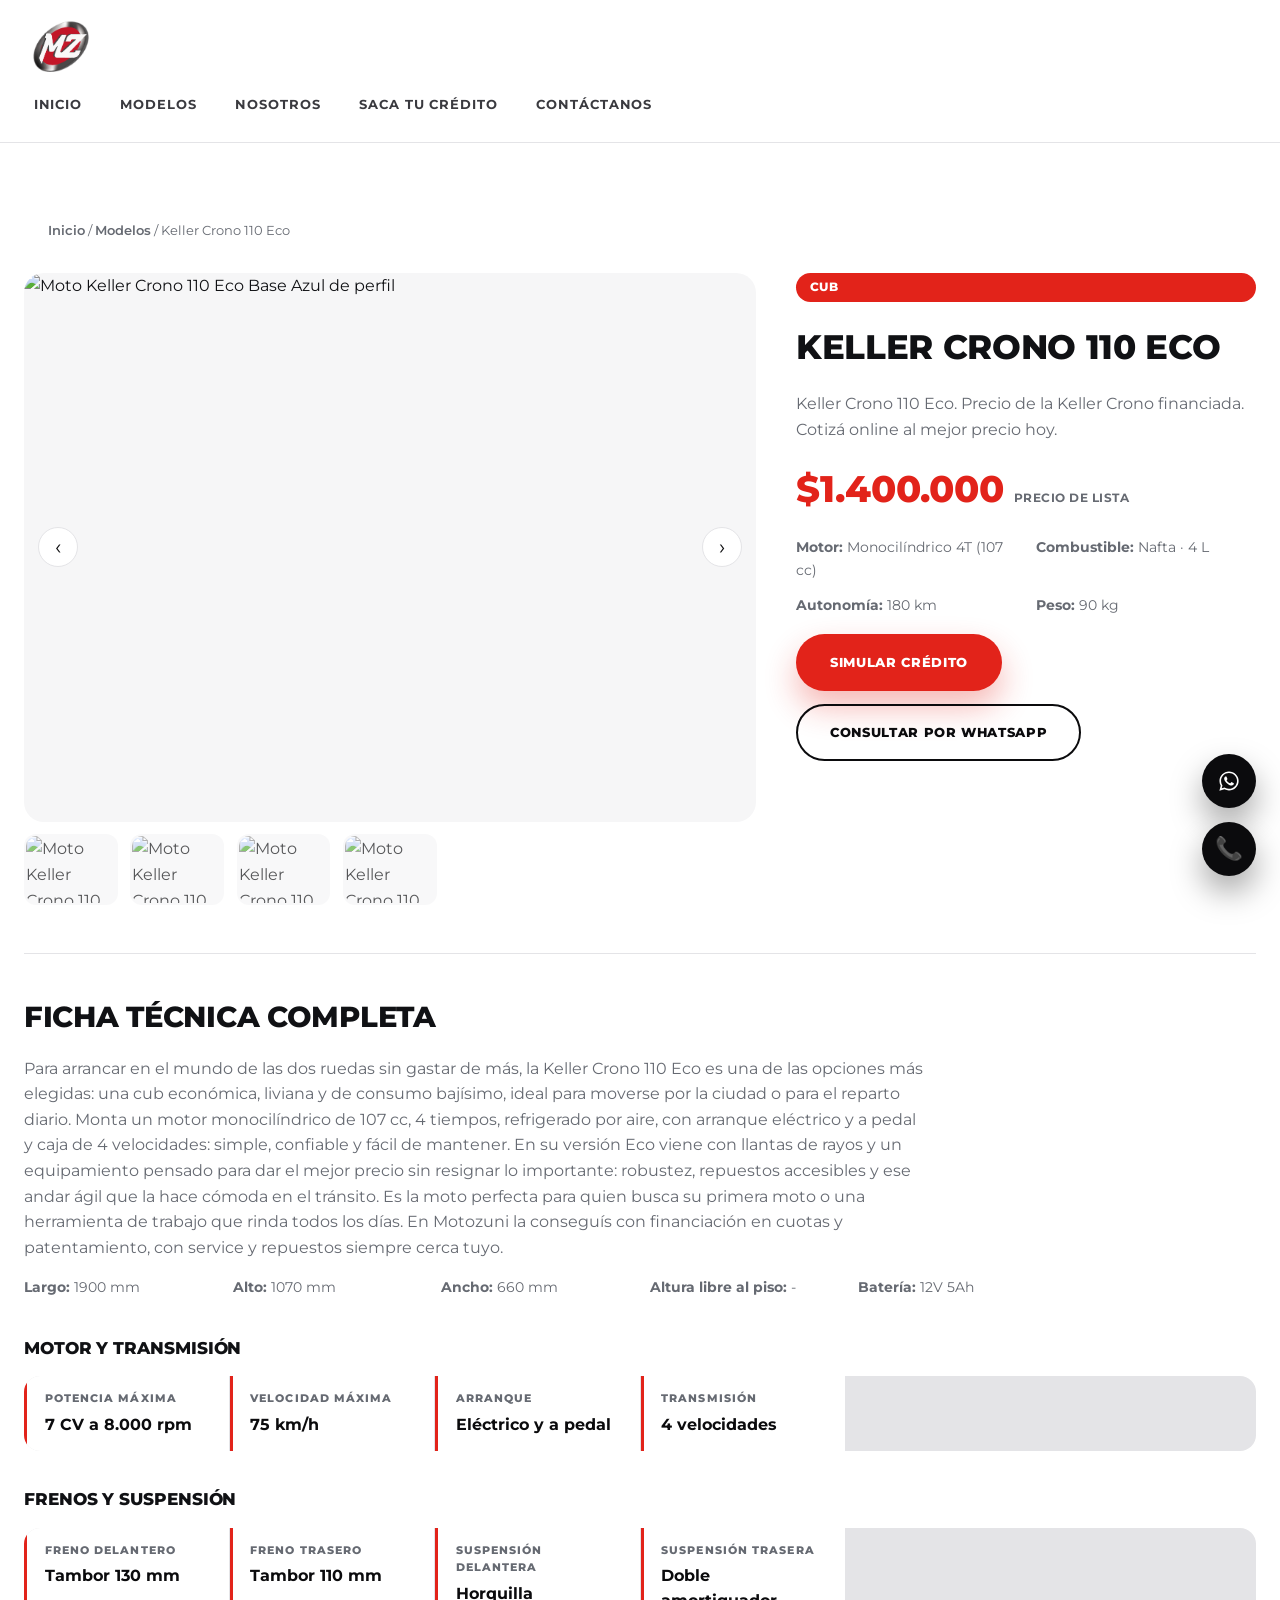
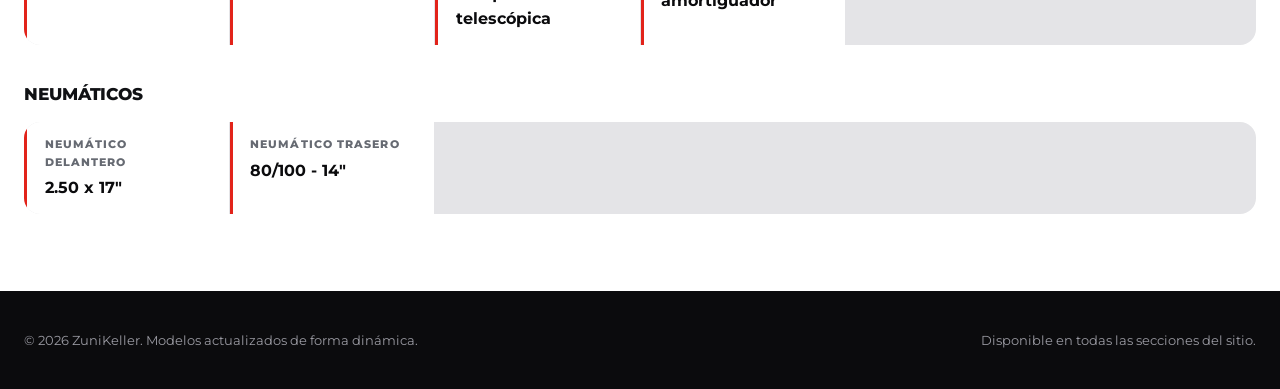
==== commit b3eb6730: "Precios" ====
--- a/modelos/crono-110-eco/index.html
+++ b/modelos/crono-110-eco/index.html
@@ -50,6 +50,7 @@
           <span class="product-badge" style="position: static;">CUB</span>
           <h1>Keller Crono 110 Eco</h1>
           <p class="model-lead">Keller Crono 110 Eco. Precio de la Keller Crono financiada. Cotizá online al mejor precio hoy.</p>
+          <p class="model-price"><span class="price-value">$1.400.000</span><span class="price-label">Precio de lista</span></p>
           <div class="meta model-meta-grid">
             <span><strong>Motor:</strong> Monocilíndrico 4T (107 cc)</span>
             <span><strong>Combustible:</strong> Nafta &middot; 4 L</span>
@@ -119,30 +120,41 @@
 
   <script type="application/ld+json">
 {
-    "vehicleEngine":  {
-                          "engineDisplacement":  {
-                                                     "unitCode":  "CMQ",
-                                                     "value":  107,
-                                                     "@type":  "QuantitativeValue"
-                                                 },
-                          "fuelType":  "Nafta",
-                          "@type":  "EngineSpecification"
-                      },
-    "url":  "https://zunikeller.com/modelos/crono-110-eco",
-    "description":  "Keller Crono 110 Eco. Precio de la Keller Crono financiada. Cotizá online al mejor precio hoy.",
-    "@type":  "Motorcycle",
-    "@context":  "https://schema.org",
-    "name":  "Keller Crono 110 Eco",
-    "image":  "https://i.ibb.co/hJyXwnyq/73e845f746dd.webp",
-    "brand":  {
-                  "name":  "Keller",
-                  "@type":  "Brand"
-              },
-    "weightTotal":  {
-                        "unitCode":  "KGM",
-                        "value":  90,
-                        "@type":  "QuantitativeValue"
-                    }
+    "@context": "https://schema.org",
+    "@type": ["Product", "Motorcycle"],
+    "name": "Keller Crono 110 Eco",
+    "description": "Keller Crono 110 Eco. Precio de la Keller Crono financiada. Cotizá online al mejor precio hoy.",
+    "image": "https://i.ibb.co/hJyXwnyq/73e845f746dd.webp",
+    "url": "https://zunikeller.com/modelos/crono-110-eco",
+    "sku": "100500",
+    "brand": { "@type": "Brand", "name": "Keller" },
+    "vehicleEngine": {
+        "@type": "EngineSpecification",
+        "engineDisplacement": { "@type": "QuantitativeValue", "value": 107, "unitCode": "CMQ" },
+        "fuelType": "Nafta"
+    },
+    "weightTotal": { "@type": "QuantitativeValue", "value": 90, "unitCode": "KGM" },
+    "offers": {
+        "@type": "Offer",
+        "url": "https://zunikeller.com/modelos/crono-110-eco",
+        "price": "1400000",
+        "priceCurrency": "ARS",
+        "availability": "https://schema.org/InStock",
+        "itemCondition": "https://schema.org/NewCondition",
+        "seller": { "@type": "Organization", "name": "ZuniKeller" }
+    }
+}
+  </script>
+
+  <script type="application/ld+json">
+{
+    "@context": "https://schema.org",
+    "@type": "BreadcrumbList",
+    "itemListElement": [
+        { "@type": "ListItem", "position": 1, "name": "Inicio", "item": "https://zunikeller.com/index.html" },
+        { "@type": "ListItem", "position": 2, "name": "Modelos", "item": "https://zunikeller.com/modelos.html" },
+        { "@type": "ListItem", "position": 3, "name": "Keller Crono 110 Eco", "item": "https://zunikeller.com/modelos/crono-110-eco" }
+    ]
 }
   </script>
 
--- a/styles.css
+++ b/styles.css
@@ -818,6 +818,34 @@
   flex: 1;
 }
 
+.price-value {
+  font-weight: 800;
+  color: var(--red);
+}
+
+.price-label {
+  font-weight: 700;
+  text-transform: uppercase;
+  letter-spacing: 0.04em;
+  color: var(--muted);
+}
+
+.product-price {
+  display: flex;
+  align-items: baseline;
+  gap: 0.5rem;
+  flex-wrap: wrap;
+  margin: 0;
+}
+
+.product-price .price-value {
+  font-size: 1.35rem;
+}
+
+.product-price .price-label {
+  font-size: 0.7rem;
+}
+
 .product-card h3 {
   margin: 0;
   text-transform: uppercase;
@@ -1031,6 +1059,22 @@
   color: var(--muted);
 }
 
+.model-price {
+  display: flex;
+  align-items: baseline;
+  gap: 0.6rem;
+  flex-wrap: wrap;
+  margin: 0;
+}
+
+.model-price .price-value {
+  font-size: clamp(1.8rem, 3vw, 2.3rem);
+}
+
+.model-price .price-label {
+  font-size: 0.78rem;
+}
+
 .model-meta-grid {
   display: grid;
   grid-template-columns: repeat(auto-fill, minmax(min(180px, 100%), 1fr));
